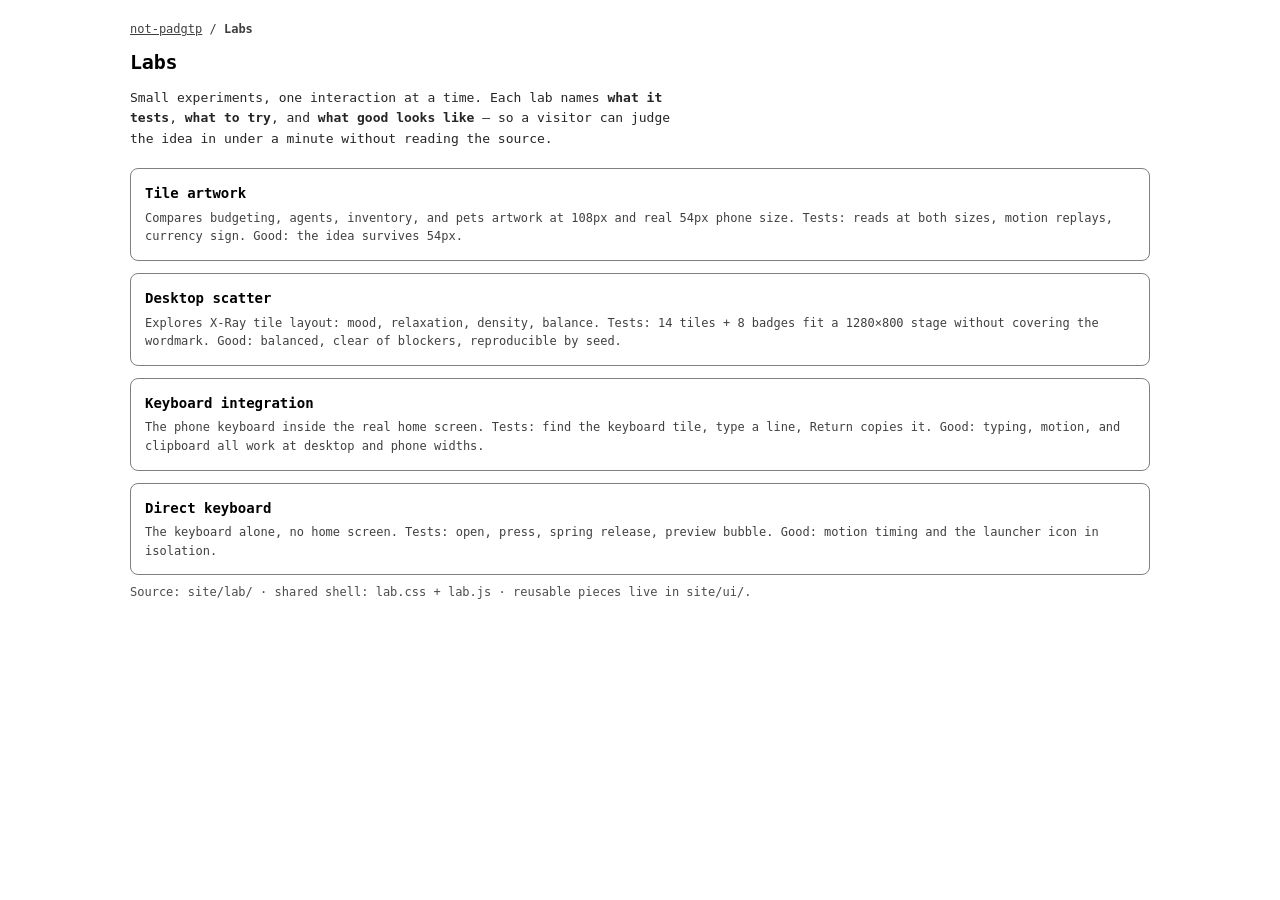
==== site/lab/index.html @ 57017a21 "Share SVG tile artwork and motion across X-Ray and the lab" ====
<!doctype html>
<html lang="en">
<head>
  <meta charset="utf-8">
  <meta name="viewport" content="width=device-width, initial-scale=1">
  <meta name="color-scheme" content="light dark">
  <meta name="robots" content="noindex">
  <title>Labs · not-padgtp</title>
  <link rel="stylesheet" href="./lab.css">
</head>
<body class="lab">
  <p class="lab-crumbs"><a href="../index.html">not-padgtp</a> / <span aria-current="page">Labs</span></p>
  <div class="lab-head">
    <h1>Labs</h1>
  </div>
  <p class="lab-lede">
    Small experiments, one interaction at a time. Each lab names
    <strong>what it tests</strong>, <strong>what to try</strong>, and
    <strong>what good looks like</strong> — so a visitor can judge the idea
    in under a minute without reading the source.
  </p>
  <ul class="lab-index">
    <li><a href="./tiles.html"><strong>Tile artwork</strong><span>Compares budgeting, agents, inventory, and pets artwork at 108px and real 54px phone size. Tests: reads at both sizes, motion replays, currency sign. Good: the idea survives 54px.</span></a></li>
    <li><a href="./scatter.html"><strong>Desktop scatter</strong><span>Explores X-Ray tile layout: mood, relaxation, density, balance. Tests: 14 tiles + 8 badges fit a 1280×800 stage without covering the wordmark. Good: balanced, clear of blockers, reproducible by seed.</span></a></li>
    <li><a href="./keyboard.html"><strong>Keyboard integration</strong><span>The phone keyboard inside the real home screen. Tests: find the keyboard tile, type a line, Return copies it. Good: typing, motion, and clipboard all work at desktop and phone widths.</span></a></li>
    <li><a href="./keyboard-motion.html"><strong>Direct keyboard</strong><span>The keyboard alone, no home screen. Tests: open, press, spring release, preview bubble. Good: motion timing and the launcher icon in isolation.</span></a></li>
  </ul>
  <p class="lab-meta">Source: <code>site/lab/</code> · shared shell: <code>lab.css</code> + <code>lab.js</code> · reusable pieces live in <code>site/ui/</code>.</p>
</body>
</html>
---- site/lab/lab.css ----
/* Shared lab shell. Every page under site/lab/ links this file.
   What it does: one readable column, one header pattern, one control
   pattern, one card/stage pattern. Page-specific motion and artwork stay
   in the page or in site/ui/. */
:root { color-scheme: light dark; }

.lab {
  --lab-max: 1020px;
  --lab-gap: 14px;
  --lab-radius: 8px;
  --lab-border: GrayText;
  font: 14px/1.55 ui-monospace, "SF Mono", "Cascadia Mono", Menlo, Consolas, monospace;
  max-width: var(--lab-max);
  margin: 0 auto;
  padding: 20px 16px 64px;
}

/* ---------- header ---------- */
.lab-crumbs { font-size: 12px; margin: 0 0 8px; opacity: .75; }
.lab-crumbs a { color: inherit; }
.lab-crumbs [aria-current] { opacity: 1; font-weight: 700; }
.lab-head { display: flex; flex-wrap: wrap; gap: 8px 16px; align-items: end; justify-content: space-between; }
.lab-head h1 { font-size: 20px; margin: 0; letter-spacing: -.01em; }
.lab-lede { font-size: 13px; line-height: 1.6; max-width: 72ch; margin: 10px 0 0; opacity: .85; }
.lab-lede strong { opacity: 1; }
.lab-meta { font-size: 12px; margin: 8px 0 0; opacity: .7; }
.lab-meta code { font: inherit; }

/* ---------- controls: one pattern for every lab ---------- */
.lab-controls {
  display: flex; flex-wrap: wrap; gap: 10px 18px; align-items: end;
  margin: 18px 0 6px; padding: 12px 14px;
  border: 1px solid var(--lab-border); border-radius: var(--lab-radius);
}
.lab-controls fieldset {
  border: 0; margin: 0; padding: 0; min-width: 0;
  display: grid; gap: 6px;
}
.lab-controls legend, .lab-controls .field > span {
  font-size: 11px; text-transform: uppercase; letter-spacing: .08em; opacity: .7;
}
.lab-controls .field { display: grid; gap: 6px; margin: 0; }
.lab-controls select, .lab-controls input[type="text"], .lab-controls textarea, .lab-controls button {
  font: inherit; min-height: 44px; padding: 8px 12px; border-radius: 6px;
  border: 1px solid var(--lab-border); background: Canvas; color: CanvasText;
}
.lab-controls input[type="range"] { min-height: 44px; min-width: 160px; accent-color: LinkText; }
.lab-controls input[type="checkbox"] { width: 20px; height: 20px; accent-color: LinkText; }
.lab-controls output { font-variant-numeric: tabular-nums; }
.lab-check { display: flex; align-items: center; gap: 10px; min-height: 44px; font-size: 13px; }
.lab-segment { display: flex; gap: 6px; flex-wrap: wrap; }
.lab-segment button { min-width: 48px; }
.lab-segment button[aria-pressed="true"] { outline: 2px solid LinkText; outline-offset: -2px; }
.lab-actions { display: flex; gap: 8px; flex-wrap: wrap; align-items: end; margin-left: auto; }

/* ---------- status + stage ---------- */
.lab-status { font-size: 12px; margin: 10px 0 0; min-height: 1.5em; opacity: .8; }
.lab-stage {
  position: relative; overflow: hidden; border-radius: var(--lab-radius);
  outline: 1px solid var(--lab-border); margin-top: 10px; background: Canvas;
}
.lab-hint { font-size: 12px; margin: 10px 0 0; opacity: .75; max-width: 72ch; }

/* ---------- cards (tile lab) ---------- */
.lab-section { margin-top: 30px; padding-top: 16px; border-top: 1px solid var(--lab-border); }
.lab-section > h2 { font-size: 14px; margin: 0 0 4px; }
.lab-section > .lab-note { font-size: 12px; margin: 0 0 12px; opacity: .75; max-width: 72ch; }
.lab-grid { display: grid; grid-template-columns: repeat(auto-fill, minmax(min(100%, 240px), 1fr)); gap: 12px; }
.lab-card { border: 1px solid var(--lab-border); border-radius: var(--lab-radius); padding: 12px; background: Canvas; }
.lab-card.is-now { border-style: dashed; }
.lab-card h3 { font-size: 12.5px; margin: 10px 0 2px; }
.lab-card p { font-size: 12px; margin: 0; opacity: .78; line-height: 1.5; }
.lab-card .views { display: flex; align-items: end; gap: 16px; }
.lab-badge {
  display: inline-block; font-size: 10.5px; letter-spacing: .06em; text-transform: uppercase;
  border: 1px solid var(--lab-border); border-radius: 99px; padding: 2px 8px; margin: 0 0 8px; opacity: .8;
}

/* ---------- lab index ---------- */
.lab-index { list-style: none; margin: 18px 0 0; padding: 0; display: grid; gap: 12px; }
.lab-index a {
  display: block; padding: 14px; border: 1px solid var(--lab-border);
  border-radius: var(--lab-radius); color: inherit; text-decoration: none;
}
.lab-index a:hover { outline: 2px solid LinkText; outline-offset: -2px; }
.lab-index strong { display: block; font-size: 14px; }
.lab-index span { display: block; font-size: 12px; opacity: .75; margin-top: 4px; }

@media (max-width: 639px) {
  .lab { padding: 12px 12px 48px; }
  .lab-actions { margin-left: 0; }
}
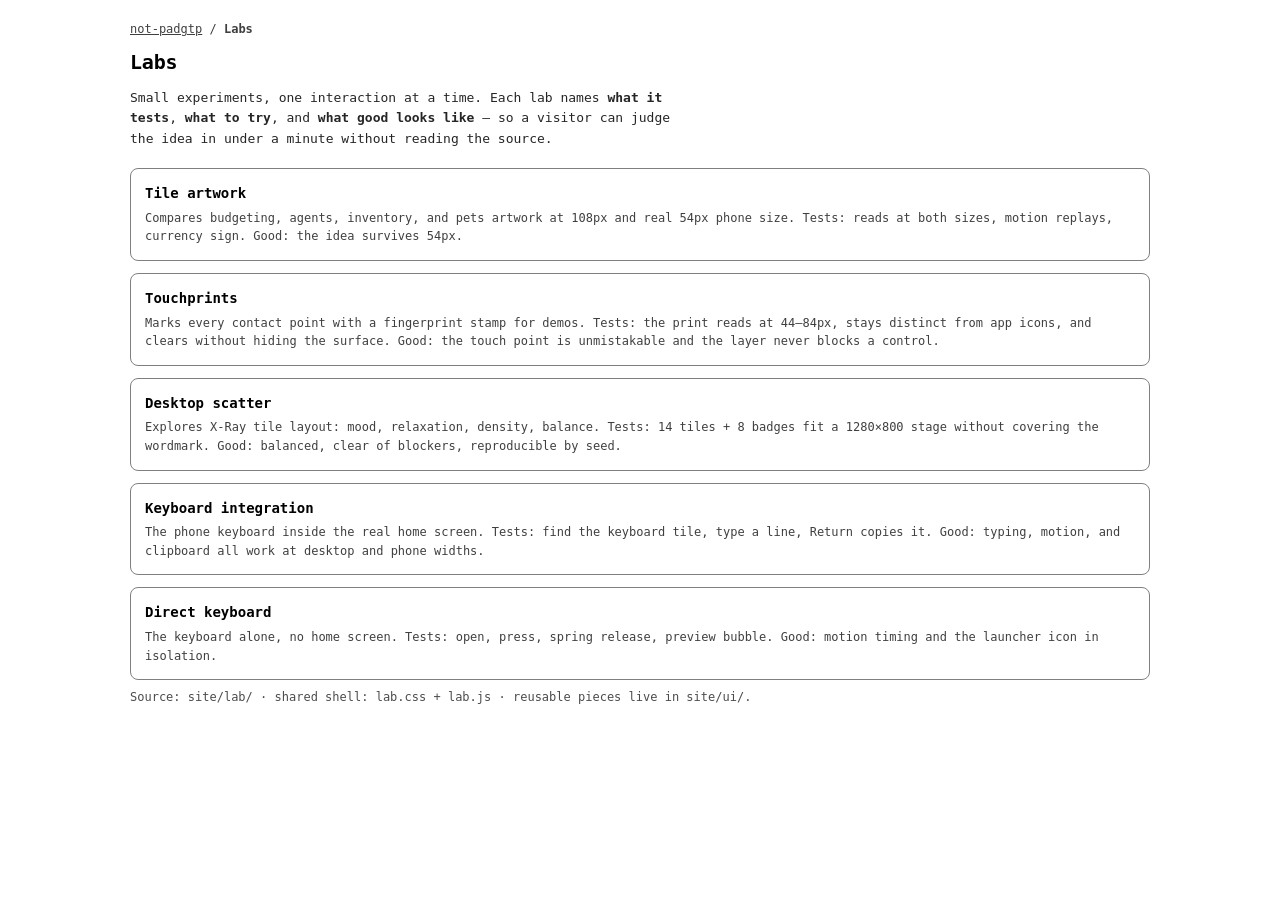
==== commit 5a50fc90: "Add a fingerprint touch overlay for dev demos" ====
--- a/site/lab/index.html
+++ b/site/lab/index.html
@@ -21,6 +21,7 @@
   </p>
   <ul class="lab-index">
     <li><a href="./tiles.html"><strong>Tile artwork</strong><span>Compares budgeting, agents, inventory, and pets artwork at 108px and real 54px phone size. Tests: reads at both sizes, motion replays, currency sign. Good: the idea survives 54px.</span></a></li>
+    <li><a href="./touchprint.html"><strong>Touchprints</strong><span>Marks every contact point with a fingerprint stamp for demos. Tests: the print reads at 44–84px, stays distinct from app icons, and clears without hiding the surface. Good: the touch point is unmistakable and the layer never blocks a control.</span></a></li>
     <li><a href="./scatter.html"><strong>Desktop scatter</strong><span>Explores X-Ray tile layout: mood, relaxation, density, balance. Tests: 14 tiles + 8 badges fit a 1280×800 stage without covering the wordmark. Good: balanced, clear of blockers, reproducible by seed.</span></a></li>
     <li><a href="./keyboard.html"><strong>Keyboard integration</strong><span>The phone keyboard inside the real home screen. Tests: find the keyboard tile, type a line, Return copies it. Good: typing, motion, and clipboard all work at desktop and phone widths.</span></a></li>
     <li><a href="./keyboard-motion.html"><strong>Direct keyboard</strong><span>The keyboard alone, no home screen. Tests: open, press, spring release, preview bubble. Good: motion timing and the launcher icon in isolation.</span></a></li>
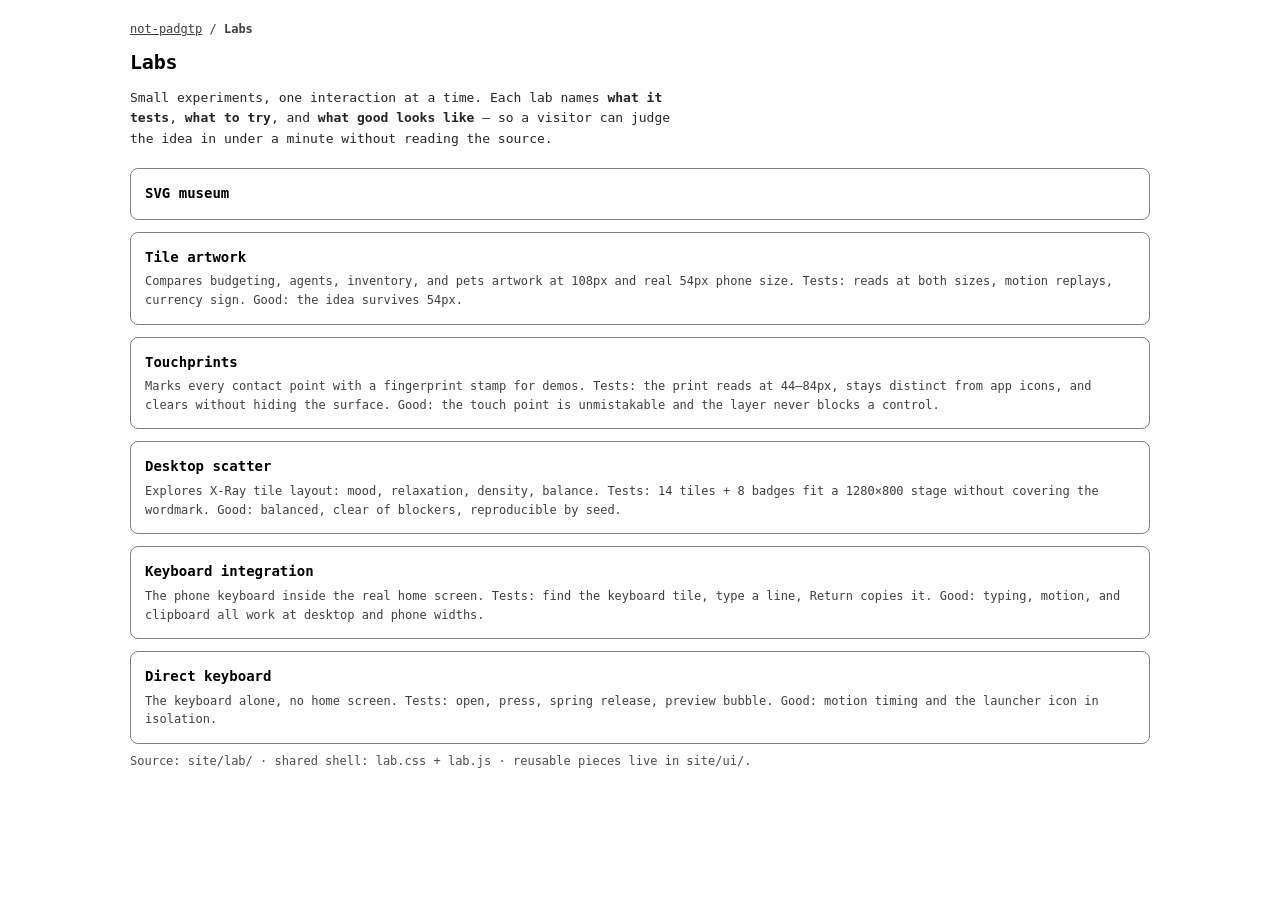
==== commit 6542ff5d: "Inspect the live Helper SVG in X-Ray" ====
--- a/site/lab/index.html
+++ b/site/lab/index.html
@@ -20,6 +20,7 @@
     in under a minute without reading the source.
   </p>
   <ul class="lab-index">
+    <li><a href="./museum.html"><strong>SVG museum</strong></a></li>
     <li><a href="./tiles.html"><strong>Tile artwork</strong><span>Compares budgeting, agents, inventory, and pets artwork at 108px and real 54px phone size. Tests: reads at both sizes, motion replays, currency sign. Good: the idea survives 54px.</span></a></li>
     <li><a href="./touchprint.html"><strong>Touchprints</strong><span>Marks every contact point with a fingerprint stamp for demos. Tests: the print reads at 44–84px, stays distinct from app icons, and clears without hiding the surface. Good: the touch point is unmistakable and the layer never blocks a control.</span></a></li>
     <li><a href="./scatter.html"><strong>Desktop scatter</strong><span>Explores X-Ray tile layout: mood, relaxation, density, balance. Tests: 14 tiles + 8 badges fit a 1280×800 stage without covering the wordmark. Good: balanced, clear of blockers, reproducible by seed.</span></a></li>
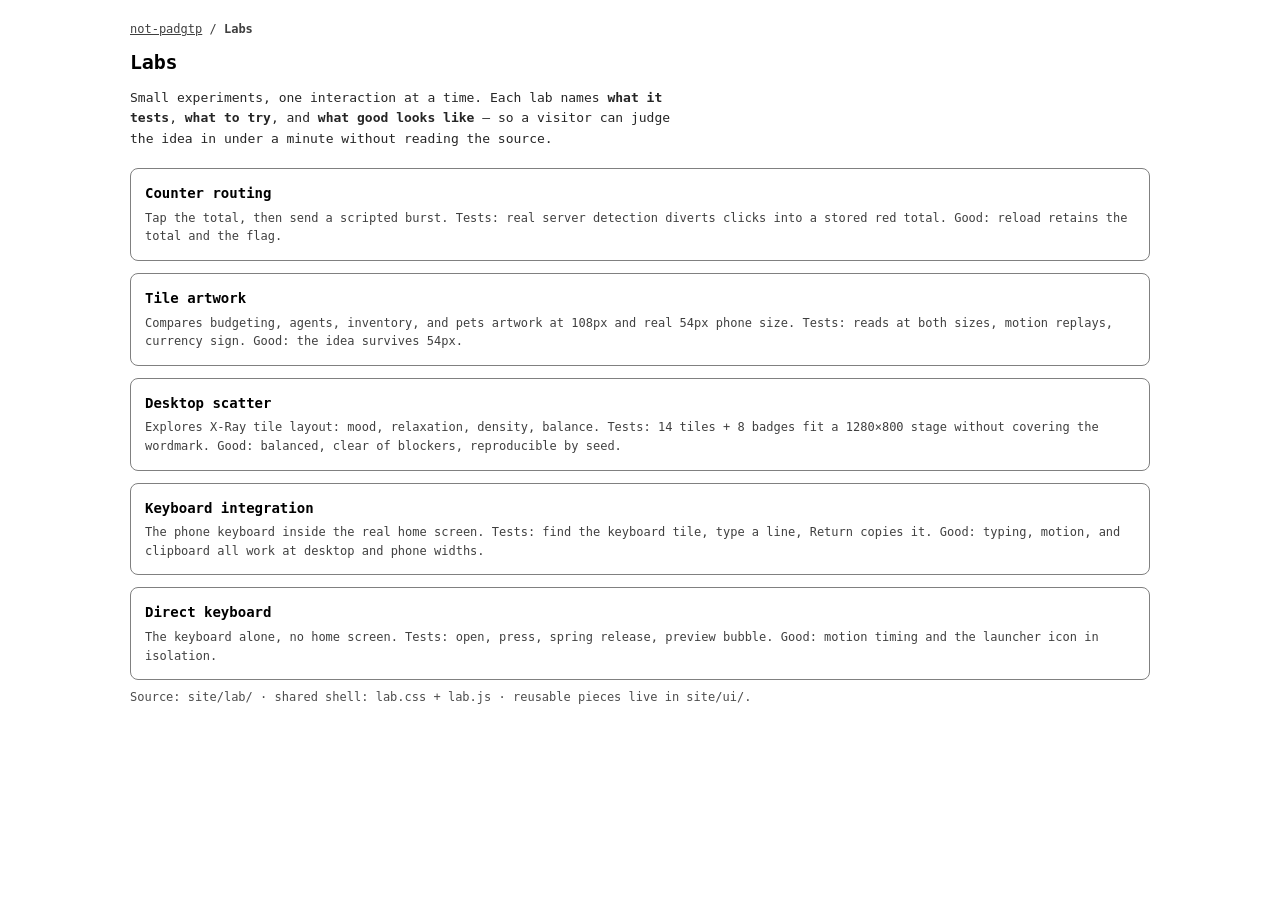
==== commit d2ac00f2: "Route suspected automated clicks into a persistent red counter" ====
--- a/site/lab/index.html
+++ b/site/lab/index.html
@@ -20,9 +20,8 @@
     in under a minute without reading the source.
   </p>
   <ul class="lab-index">
-    <li><a href="./museum.html"><strong>SVG museum</strong></a></li>
+    <li><a href="./counter-routing.html"><strong>Counter routing</strong><span>Tap the total, then send a scripted burst. Tests: real server detection diverts clicks into a stored red total. Good: reload retains the total and the flag.</span></a></li>
     <li><a href="./tiles.html"><strong>Tile artwork</strong><span>Compares budgeting, agents, inventory, and pets artwork at 108px and real 54px phone size. Tests: reads at both sizes, motion replays, currency sign. Good: the idea survives 54px.</span></a></li>
-    <li><a href="./touchprint.html"><strong>Touchprints</strong><span>Marks every contact point with a fingerprint stamp for demos. Tests: the print reads at 44–84px, stays distinct from app icons, and clears without hiding the surface. Good: the touch point is unmistakable and the layer never blocks a control.</span></a></li>
     <li><a href="./scatter.html"><strong>Desktop scatter</strong><span>Explores X-Ray tile layout: mood, relaxation, density, balance. Tests: 14 tiles + 8 badges fit a 1280×800 stage without covering the wordmark. Good: balanced, clear of blockers, reproducible by seed.</span></a></li>
     <li><a href="./keyboard.html"><strong>Keyboard integration</strong><span>The phone keyboard inside the real home screen. Tests: find the keyboard tile, type a line, Return copies it. Good: typing, motion, and clipboard all work at desktop and phone widths.</span></a></li>
     <li><a href="./keyboard-motion.html"><strong>Direct keyboard</strong><span>The keyboard alone, no home screen. Tests: open, press, spring release, preview bubble. Good: motion timing and the launcher icon in isolation.</span></a></li>
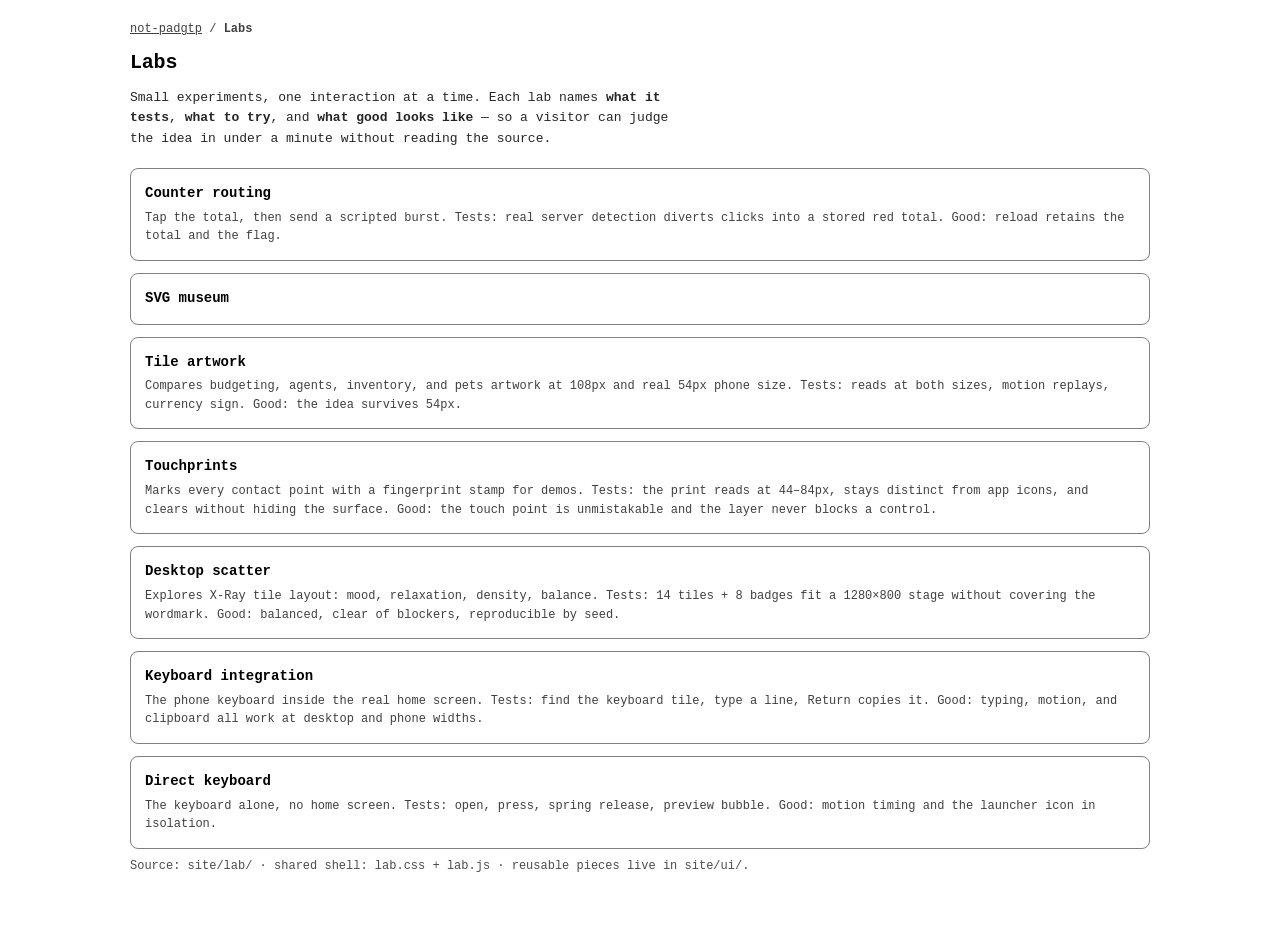
==== commit b5bf27f3: "Route suspected automated clicks into a persistent red counter" ====
--- a/site/lab/index.html
+++ b/site/lab/index.html
@@ -21,7 +21,9 @@
   </p>
   <ul class="lab-index">
     <li><a href="./counter-routing.html"><strong>Counter routing</strong><span>Tap the total, then send a scripted burst. Tests: real server detection diverts clicks into a stored red total. Good: reload retains the total and the flag.</span></a></li>
+    <li><a href="./museum.html"><strong>SVG museum</strong></a></li>
     <li><a href="./tiles.html"><strong>Tile artwork</strong><span>Compares budgeting, agents, inventory, and pets artwork at 108px and real 54px phone size. Tests: reads at both sizes, motion replays, currency sign. Good: the idea survives 54px.</span></a></li>
+    <li><a href="./touchprint.html"><strong>Touchprints</strong><span>Marks every contact point with a fingerprint stamp for demos. Tests: the print reads at 44–84px, stays distinct from app icons, and clears without hiding the surface. Good: the touch point is unmistakable and the layer never blocks a control.</span></a></li>
     <li><a href="./scatter.html"><strong>Desktop scatter</strong><span>Explores X-Ray tile layout: mood, relaxation, density, balance. Tests: 14 tiles + 8 badges fit a 1280×800 stage without covering the wordmark. Good: balanced, clear of blockers, reproducible by seed.</span></a></li>
     <li><a href="./keyboard.html"><strong>Keyboard integration</strong><span>The phone keyboard inside the real home screen. Tests: find the keyboard tile, type a line, Return copies it. Good: typing, motion, and clipboard all work at desktop and phone widths.</span></a></li>
     <li><a href="./keyboard-motion.html"><strong>Direct keyboard</strong><span>The keyboard alone, no home screen. Tests: open, press, spring release, preview bubble. Good: motion timing and the launcher icon in isolation.</span></a></li>
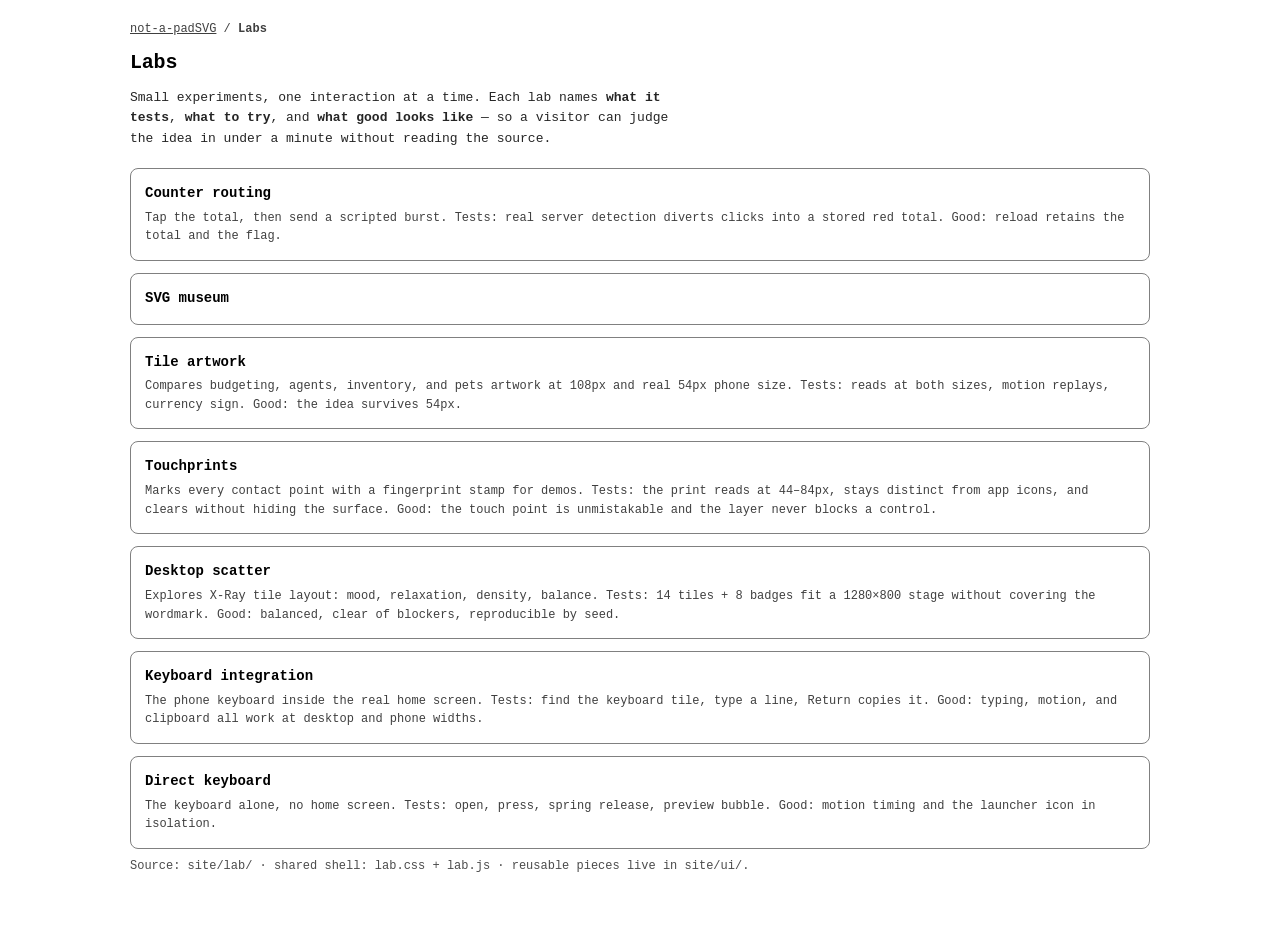
==== commit 2d221496: "Rename the site and wordmark to not-a-padSVG" ====
--- a/site/lab/index.html
+++ b/site/lab/index.html
@@ -5,11 +5,11 @@
   <meta name="viewport" content="width=device-width, initial-scale=1">
   <meta name="color-scheme" content="light dark">
   <meta name="robots" content="noindex">
-  <title>Labs · not-padgtp</title>
+  <title>Labs · not-a-padSVG</title>
   <link rel="stylesheet" href="./lab.css">
 </head>
 <body class="lab">
-  <p class="lab-crumbs"><a href="../index.html">not-padgtp</a> / <span aria-current="page">Labs</span></p>
+  <p class="lab-crumbs"><a href="../index.html">not-a-padSVG</a> / <span aria-current="page">Labs</span></p>
   <div class="lab-head">
     <h1>Labs</h1>
   </div>
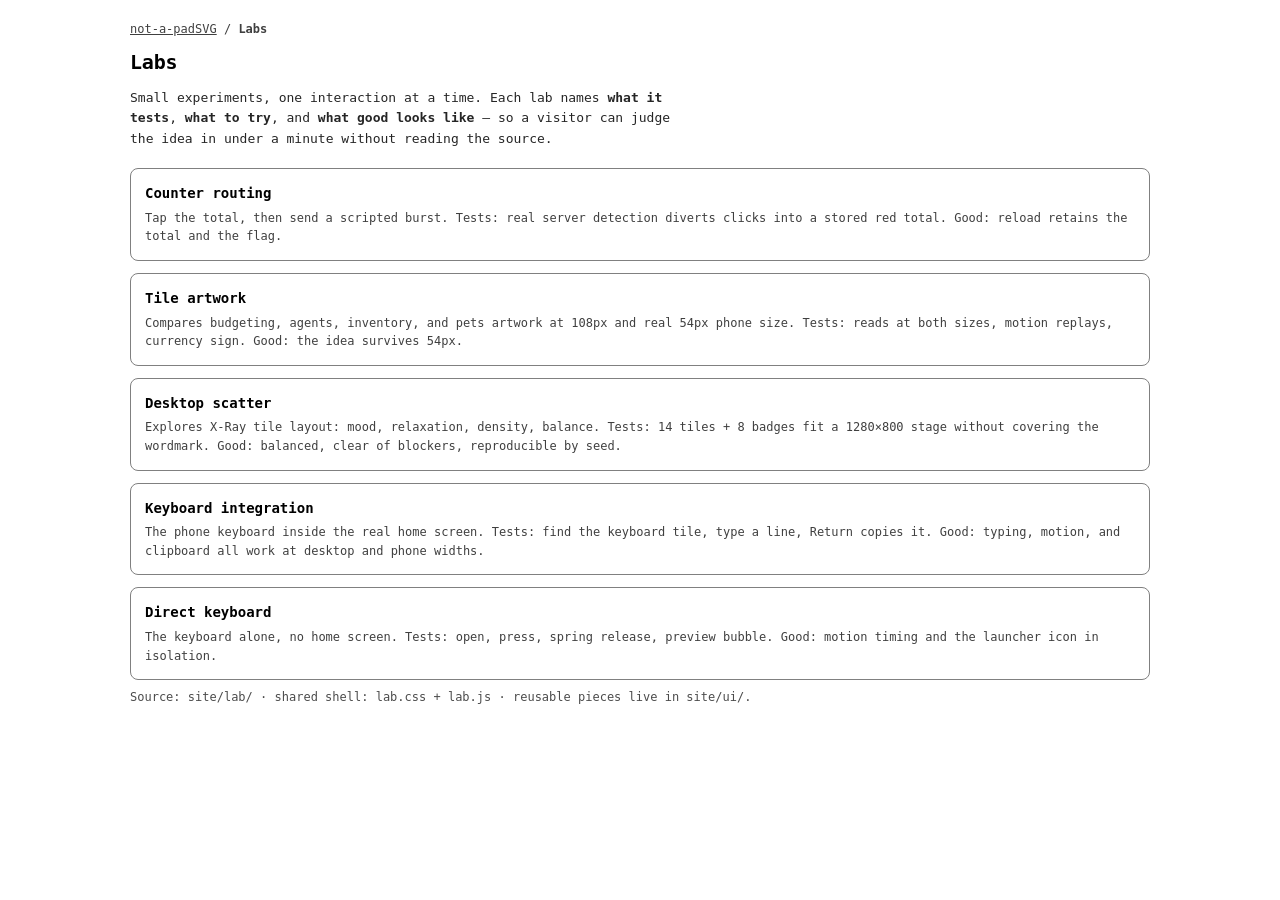
==== commit daaaa51d: "Rename the site and wordmark to not-a-padSVG" ====
--- a/site/lab/index.html
+++ b/site/lab/index.html
@@ -21,9 +21,7 @@
   </p>
   <ul class="lab-index">
     <li><a href="./counter-routing.html"><strong>Counter routing</strong><span>Tap the total, then send a scripted burst. Tests: real server detection diverts clicks into a stored red total. Good: reload retains the total and the flag.</span></a></li>
-    <li><a href="./museum.html"><strong>SVG museum</strong></a></li>
     <li><a href="./tiles.html"><strong>Tile artwork</strong><span>Compares budgeting, agents, inventory, and pets artwork at 108px and real 54px phone size. Tests: reads at both sizes, motion replays, currency sign. Good: the idea survives 54px.</span></a></li>
-    <li><a href="./touchprint.html"><strong>Touchprints</strong><span>Marks every contact point with a fingerprint stamp for demos. Tests: the print reads at 44–84px, stays distinct from app icons, and clears without hiding the surface. Good: the touch point is unmistakable and the layer never blocks a control.</span></a></li>
     <li><a href="./scatter.html"><strong>Desktop scatter</strong><span>Explores X-Ray tile layout: mood, relaxation, density, balance. Tests: 14 tiles + 8 badges fit a 1280×800 stage without covering the wordmark. Good: balanced, clear of blockers, reproducible by seed.</span></a></li>
     <li><a href="./keyboard.html"><strong>Keyboard integration</strong><span>The phone keyboard inside the real home screen. Tests: find the keyboard tile, type a line, Return copies it. Good: typing, motion, and clipboard all work at desktop and phone widths.</span></a></li>
     <li><a href="./keyboard-motion.html"><strong>Direct keyboard</strong><span>The keyboard alone, no home screen. Tests: open, press, spring release, preview bubble. Good: motion timing and the launcher icon in isolation.</span></a></li>
